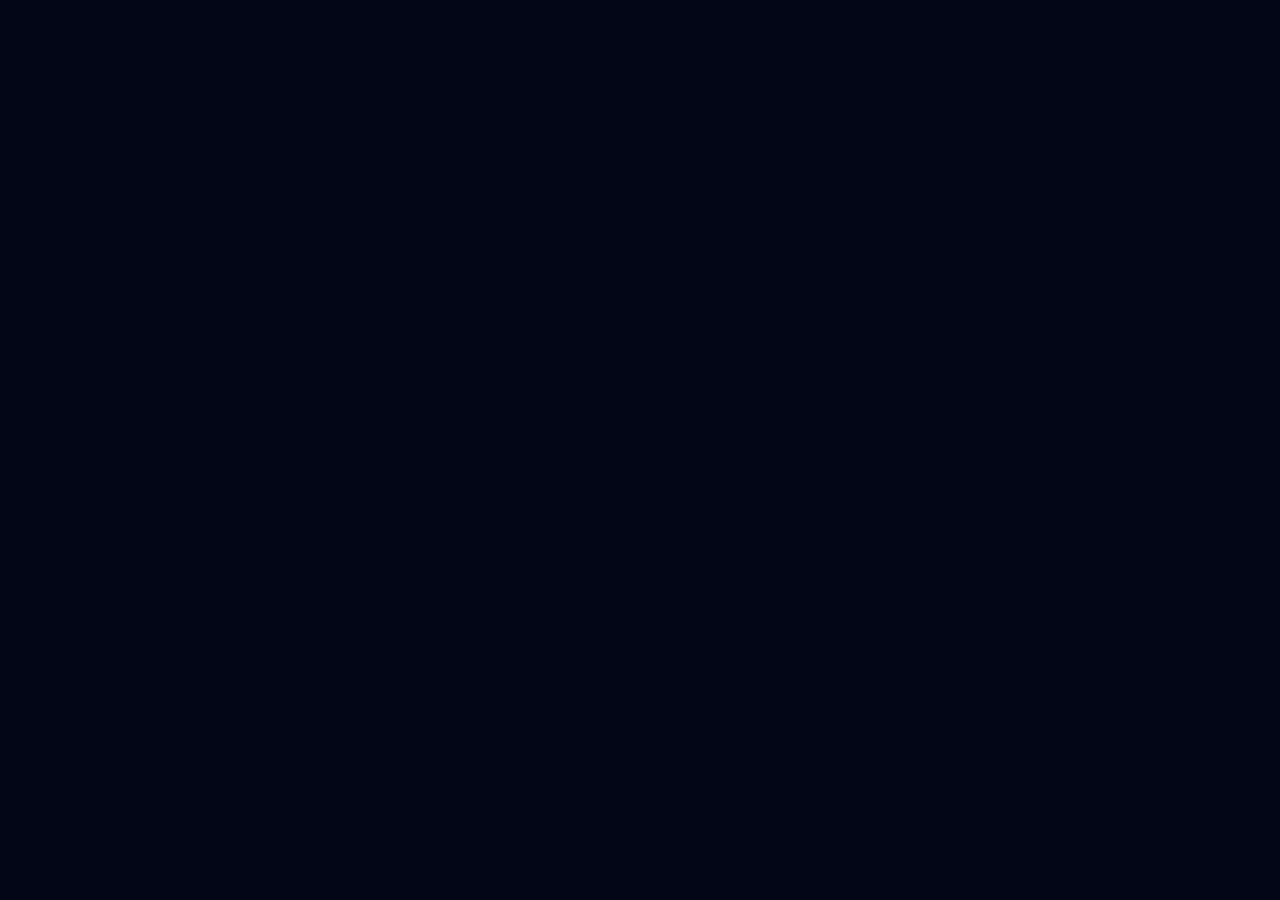
==== index.html @ 4d9e291e "index, setting, readme s and style css" ====
<!doctype html>

<html lang="en">
  <head>
    <meta charset="UTF-8" />
    <meta name="viewport" content="width=device-width, initial-scale=1.0" />
    <meta name="description" content="Personal portfolio of Gerlinde Versyck - Web Developer" />
    <title>My Portfolio | Gerlinde Versyck</title>
    <link
      rel="stylesheet"
      href="https://cdnjs.cloudflare.com/ajax/libs/font-awesome/6.4.0/css/all.min.css"
    />
    <link rel="stylesheet" href="style.css" />
  </head>

  <body>
    <site-header></site-header>
    <hero-section></hero-section>

    <main>
      <code-frase-section></code-frase-section>
      <about-section></about-section>
      <skills-section></skills-section>
      <languages-section></languages-section>
      <projects-section></projects-section>
      <contact-section></contact-section>
    </main>

    <site-footer></site-footer>
    <script type="module" src="script.js"></script>
  </body>
</html>
---- style.css ----
@import url('./sections/hero-section/hero-section.css');
@import url('./sections/code-frase-section/code-frase-section.css');
@import url('./sections/about-section/about-section.css');
@import url('./sections/skills-section/skills-section.css');
@import url('./sections/languages-section/languages-section.css');
@import url('./sections/projects-section/projects-section.css');
@import url('./sections/contact-section/contact-section.css');
@import url('./sections/site-footer/site-footer.css');
@import url('./sections/site-header/site-header.css');

* {
  margin: 0;
  padding: 0;
  box-sizing: border-box;
}

:root {
  --primary-color: #60a5fa;
  --secondary-color: #3b82f6;
  --accent-color: #8b5cf6;
  --hero-name-start: #60a5fa;
  --hero-name-middle: #818cf8;
  --hero-name-end: #a78bfa;
  --hero-name-gradient: linear-gradient(
    90deg,
    var(--hero-name-start),
    var(--hero-name-middle),
    var(--hero-name-end),
    var(--hero-name-start)
  );
  --cta-gradient: linear-gradient(
    120deg,
    var(--primary-color) 0%,
    var(--hero-name-middle) 50%,
    var(--accent-color) 100%
  );
  --text-dark: #f9fafb;
  --text-light: #d1d5db;
  --text-muted: #9ca3af;
  --bg-dark: #0f172a;
  --bg-darker: #020617;
  --bg-card: #1e293b;
  --bg-card-hover: #334155;
  --border-color: #334155;
  --success-color: #10b981;
  --error-color: #ef4444;
  --spacing-unit: 1rem;
  --transition: all 0.3s ease;
}

html {
  scrollbar-gutter: stable;
}

body {
  font-family: 'Segoe UI', Tahoma, Geneva, Verdana, sans-serif;
  color: var(--text-dark);
  background-color: var(--bg-darker);
  line-height: 1.6;
  overflow-x: hidden;
  font-size: 1.1rem;
}

site-header,
hero-section,
code-frase-section,
about-section,
skills-section,
languages-section,
projects-section,
contact-section,
site-footer {
  display: block;
  width: 100%;
}

section {
  padding: 5rem var(--spacing-unit);
}

section:nth-child(odd) {
  background-color: var(--bg-dark);
}

section:nth-child(even) {
  background-color: var(--bg-darker);
}

.container {
  max-width: 75rem;
  margin: 0 auto;
  padding: 0 var(--spacing-unit);
}

.section-title {
  font-size: 2.5rem;
  font-weight: 700;
  color: var(--text-dark);
  margin-bottom: 3rem;
  text-align: center;
  display: block;
}

.section-intro {
  max-width: 42rem;
  margin: -1.5rem auto 2rem;
  text-align: center;
  color: var(--text-light);
  font-size: 1.05rem;
  line-height: 1.7;
}

.section-anchor {
  display: block;
  height: 2rem;
  pointer-events: none;
}

.section-title__letter {
  display: inline-block;
  transform: rotateY(0deg);
  transform-origin: center;
  transition:
    transform 0.6s cubic-bezier(0.68, -0.55, 0.265, 1.55),
    color 0.35s ease,
    filter 0.35s ease;
  color: inherit;
  background: none;
  background-size: initial;
  background-position: initial;
  -webkit-background-clip: initial;
  background-clip: initial;
  -webkit-text-fill-color: initial;
  filter: none;
  animation: none;
}

.section-title__letter--spinning {
  transform: rotateY(360deg);
}

.section-title__letter--active {
  color: transparent;
  background: linear-gradient(90deg, #60a5fa 0%, #818cf8 45%, #a78bfa 75%, #60a5fa 100%);
  background-size: 220% 100%;
  background-position: 0% 50%;
  -webkit-background-clip: text;
  background-clip: text;
  -webkit-text-fill-color: transparent;
  filter: drop-shadow(0 0 0.35rem rgba(96, 165, 250, 0.35));
  animation:
    titleGradientShift 2.2s linear infinite,
    titleGlowPulse 2.4s ease-in-out infinite;
}

@media (prefers-reduced-motion: reduce) {
  * {
    animation-duration: 0.01ms !important;
    animation-iteration-count: 1 !important;
    transition-duration: 0.01ms !important;
  }
}

*:focus-visible {
  outline: 2px solid var(--primary-color);
  outline-offset: 2px;
}

@media (prefers-contrast: more) {
  body {
    font-weight: 600;
  }

  .nav-link {
    text-decoration: underline;
  }
}

.scroll-animate {
  opacity: 0;
  transform: translateY(30px);
  transition:
    opacity 0.6s ease,
    transform 0.6s ease;
}

.scroll-animate.animate-in {
  opacity: 1;
  transform: translateY(0);
}

@keyframes titleGradientShift {
  0% {
    background-position: 0% 50%;
  }
  100% {
    background-position: 100% 50%;
  }
}

@keyframes titleGlowPulse {
  0%,
  100% {
    filter: drop-shadow(0 0 0.2rem rgba(96, 165, 250, 0.2));
  }
  50% {
    filter: drop-shadow(0 0 0.55rem rgba(139, 92, 246, 0.38));
  }
}

.lang-toggle[data-tooltip],
.submit-btn[data-tooltip] {
  position: relative;
}

.lang-toggle[data-tooltip]::after,
.submit-btn[data-tooltip]::after {
  content: attr(data-tooltip);
  position: absolute;
  top: calc(100% + 0.65rem);
  background: linear-gradient(135deg, var(--bg-card) 0%, var(--bg-dark) 100%);
  color: var(--text-dark);
  border: 1px solid rgba(96, 165, 250, 0.35);
  border-radius: 0.65rem;
  padding: 0.5rem 0.8rem;
  font-size: 0.82rem;
  font-weight: 600;
  line-height: 1.2;
  white-space: nowrap;
  box-shadow: 0 10px 24px rgba(0, 0, 0, 0.3);
  opacity: 0;
  visibility: hidden;
  pointer-events: none;
  z-index: 99999;
  transition:
    opacity 0.2s ease,
    visibility 0.2s ease;
}

.lang-toggle[data-tooltip]::after {
  right: 0;
}

.submit-btn[data-tooltip]::after {
  left: 50%;
  transform: translateX(-50%);
}

.lang-toggle[data-tooltip][aria-expanded='false']:hover::after,
.lang-toggle[data-tooltip][aria-expanded='false']:focus-visible::after,
.submit-btn[data-tooltip]:hover::after,
.submit-btn[data-tooltip]:focus-visible::after {
  opacity: 1;
  visibility: visible;
}

.lang-toggle[data-tooltip][aria-expanded='true']::after {
  opacity: 0;
  visibility: hidden;
}

@media (hover: none) {
  .lang-toggle[data-tooltip]::after,
  .submit-btn[data-tooltip]::after {
    display: none;
  }
}
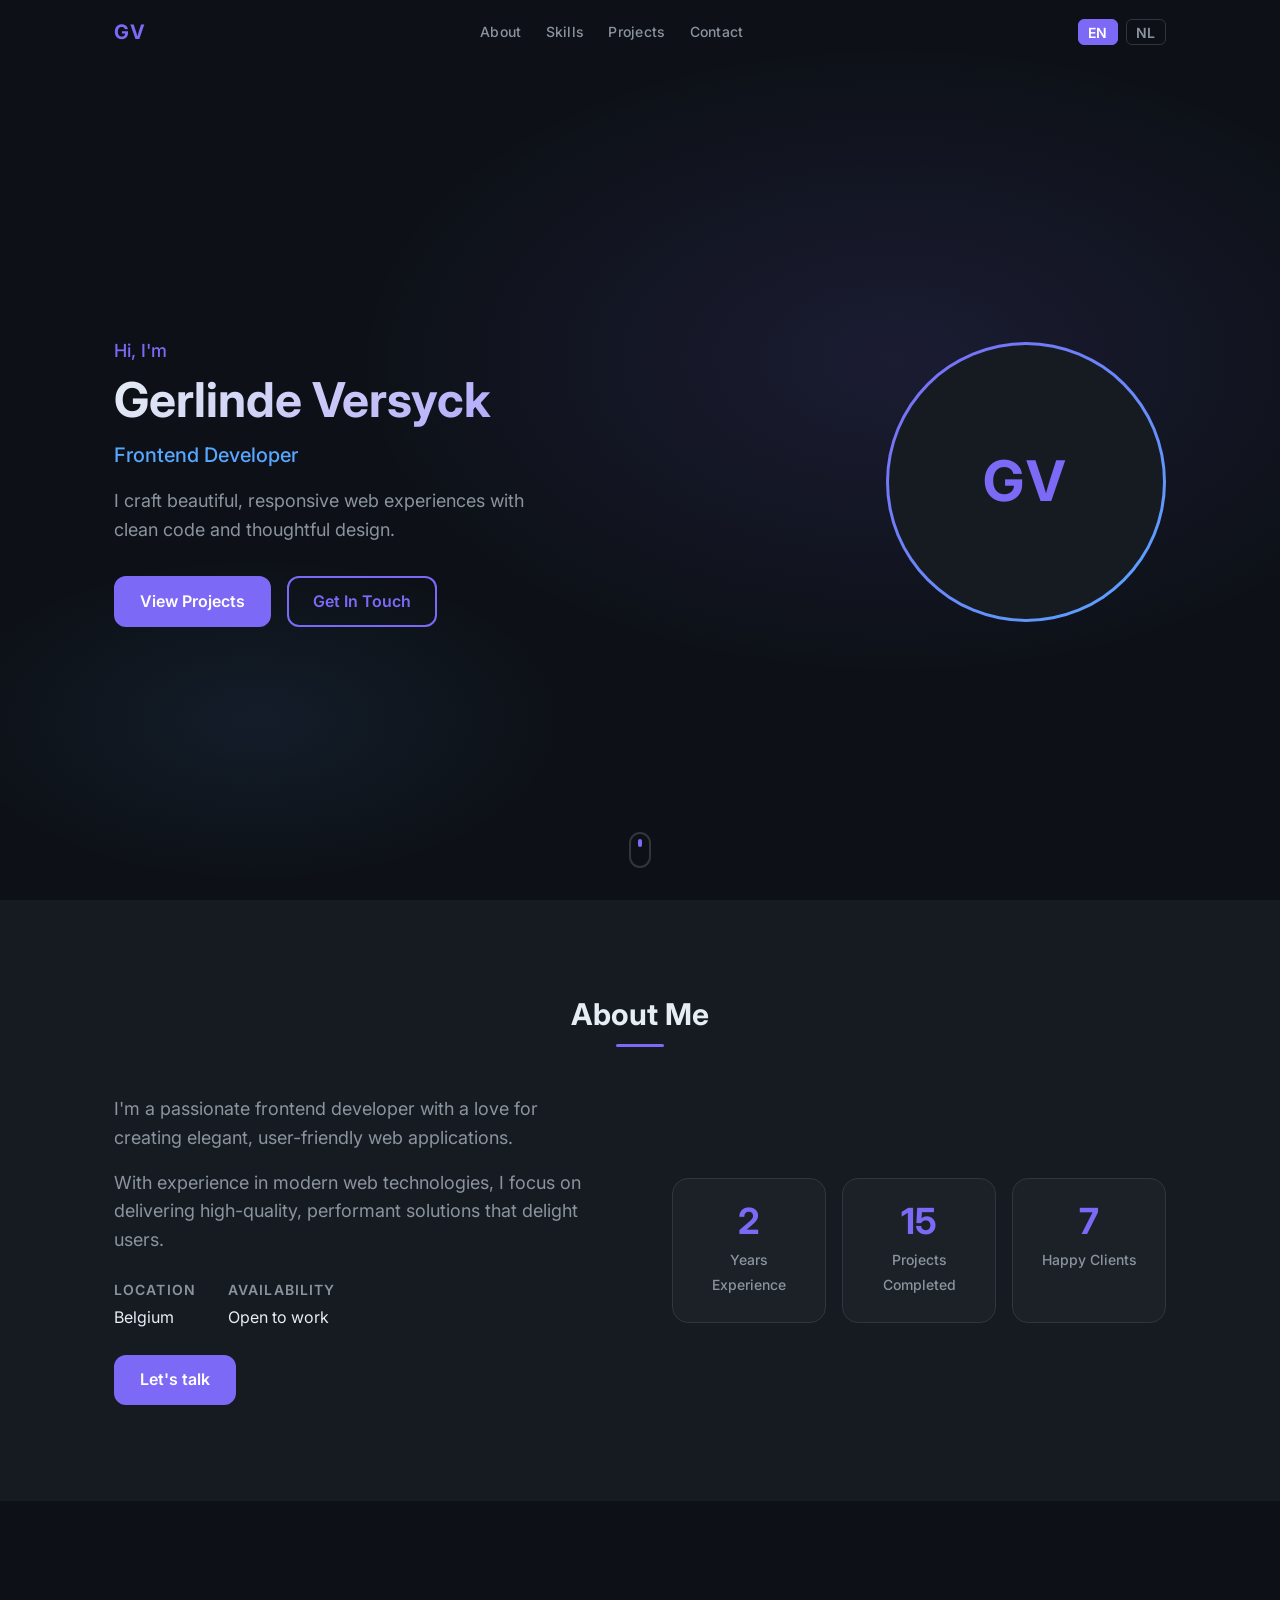
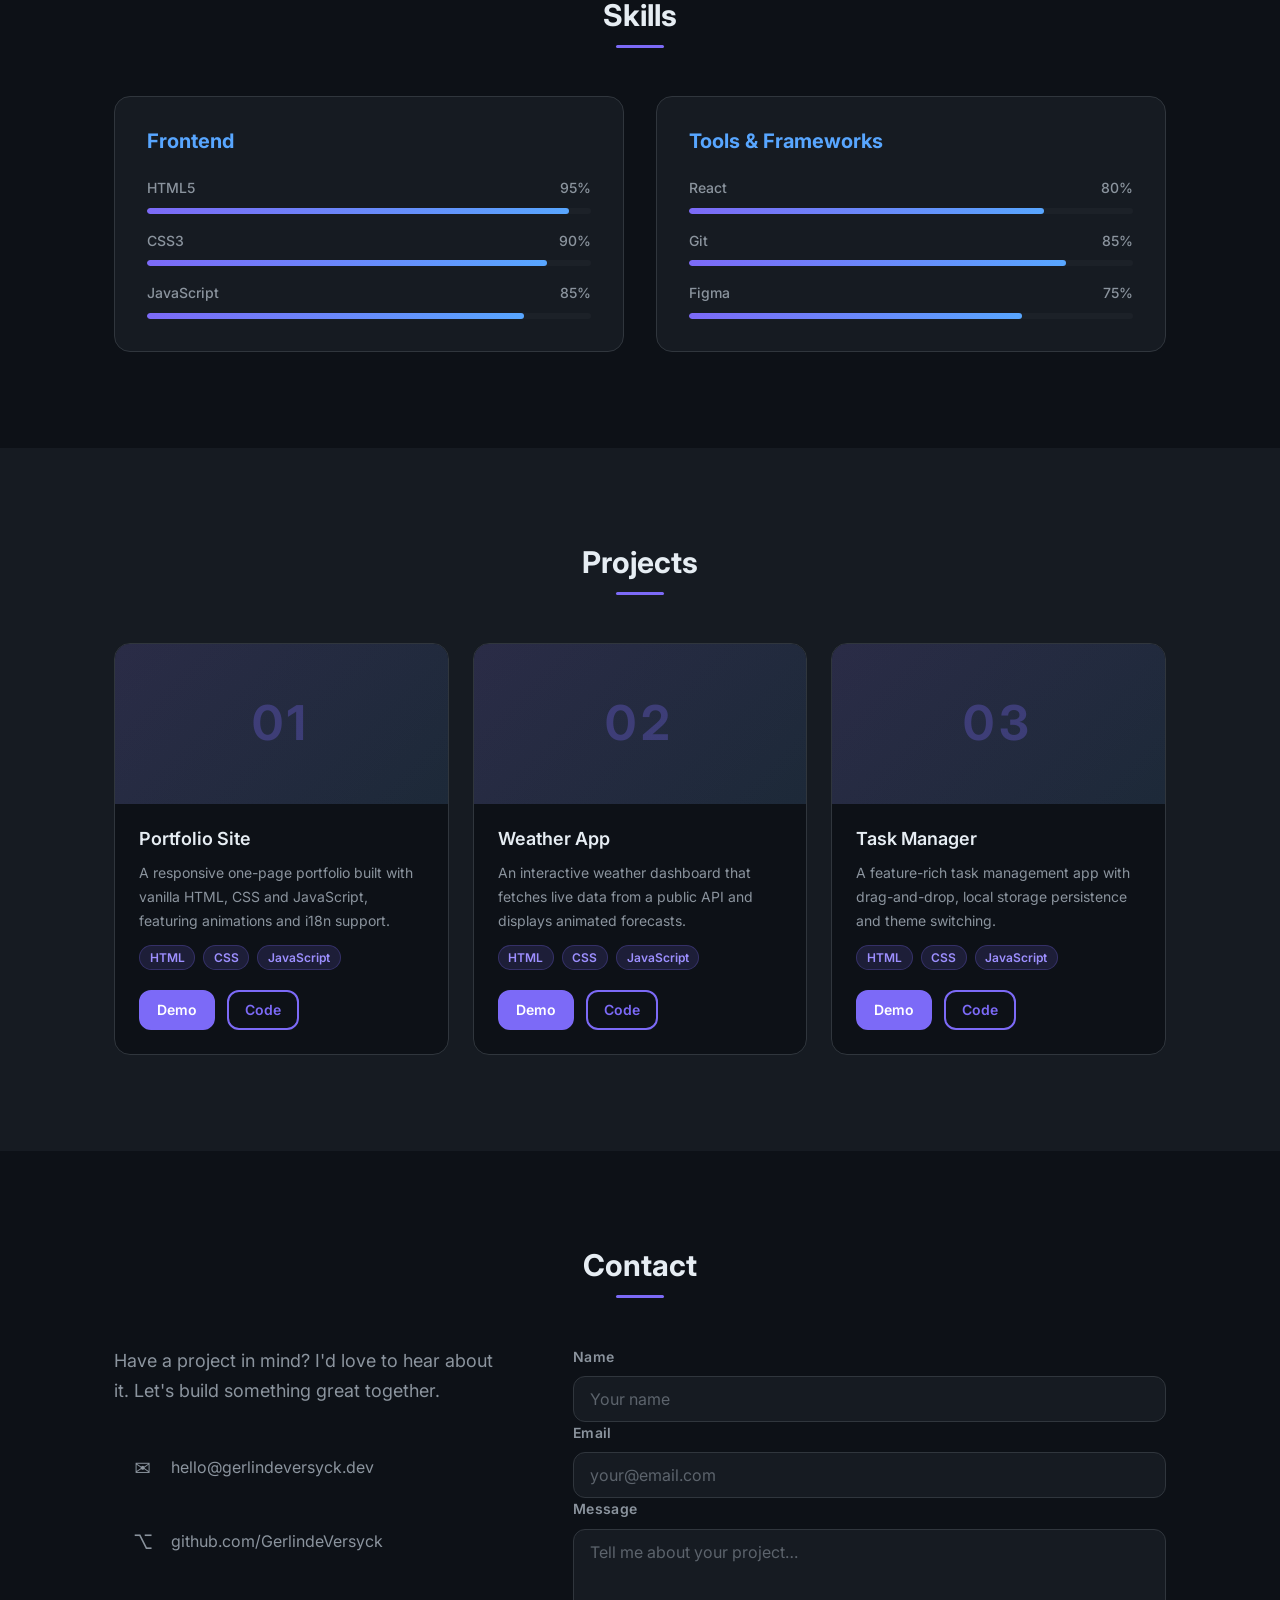
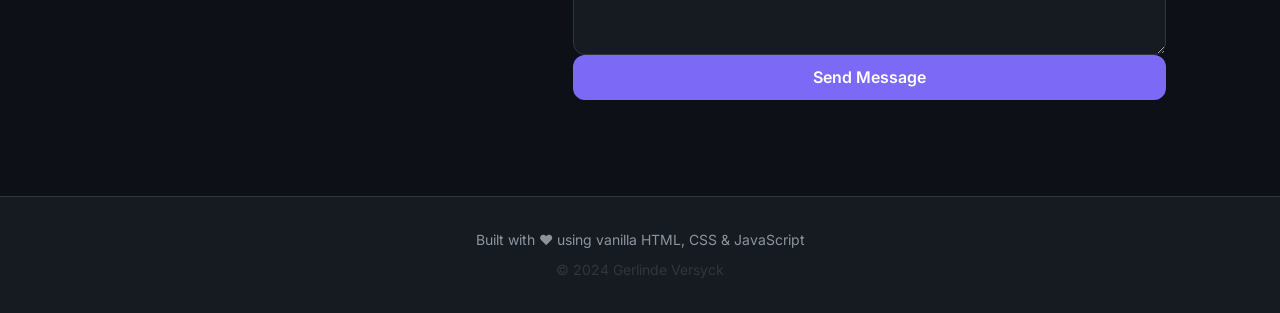
==== commit af08a936: "Add responsive one-page portfolio with animations and i18n translations Agent-Logs-Url: https://gith" ====
--- a/index.html
+++ b/index.html
@@ -1,32 +1,374 @@
-<!doctype html>
-
+<!DOCTYPE html>
 <html lang="en">
-  <head>
-    <meta charset="UTF-8" />
-    <meta name="viewport" content="width=device-width, initial-scale=1.0" />
-    <meta name="description" content="Personal portfolio of Gerlinde Versyck - Web Developer" />
-    <title>My Portfolio | Gerlinde Versyck</title>
-    <link
-      rel="stylesheet"
-      href="https://cdnjs.cloudflare.com/ajax/libs/font-awesome/6.4.0/css/all.min.css"
-    />
-    <link rel="stylesheet" href="style.css" />
-  </head>
-
-  <body>
-    <site-header></site-header>
-    <hero-section></hero-section>
-
-    <main>
-      <code-frase-section></code-frase-section>
-      <about-section></about-section>
-      <skills-section></skills-section>
-      <languages-section></languages-section>
-      <projects-section></projects-section>
-      <contact-section></contact-section>
-    </main>
-
-    <site-footer></site-footer>
-    <script type="module" src="script.js"></script>
-  </body>
+<head>
+  <meta charset="UTF-8" />
+  <meta name="viewport" content="width=device-width, initial-scale=1.0" />
+  <meta name="description" data-i18n="meta.description" content="Portfolio of Gerlinde Versyck, a passionate frontend developer building responsive, animated web experiences." />
+  <title>Gerlinde Versyck – Frontend Developer</title>
+
+  <!-- Google Fonts -->
+  <link rel="preconnect" href="https://fonts.googleapis.com" />
+  <link rel="preconnect" href="https://fonts.gstatic.com" crossorigin />
+  <link href="https://fonts.googleapis.com/css2?family=Inter:wght@300;400;500;600;700&display=swap" rel="stylesheet" />
+
+  <link rel="stylesheet" href="css/styles.css" />
+</head>
+<body>
+
+  <!-- ================================================================ *
+   * Navigation
+   * ================================================================ -->
+  <nav class="nav" id="nav" role="navigation" aria-label="Main navigation">
+    <div class="nav__container">
+      <a href="#home" class="nav__logo" aria-label="Home">GV</a>
+
+      <button
+        class="nav__toggle"
+        id="navToggle"
+        aria-label="Toggle navigation menu"
+        aria-expanded="false"
+        aria-controls="navMenu"
+      >
+        <span></span>
+        <span></span>
+        <span></span>
+      </button>
+
+      <ul class="nav__menu" id="navMenu" role="list">
+        <li><a href="#about"    class="nav__link" data-i18n="nav.about">About</a></li>
+        <li><a href="#skills"   class="nav__link" data-i18n="nav.skills">Skills</a></li>
+        <li><a href="#projects" class="nav__link" data-i18n="nav.projects">Projects</a></li>
+        <li><a href="#contact"  class="nav__link" data-i18n="nav.contact">Contact</a></li>
+      </ul>
+
+      <div class="nav__lang" role="group" aria-label="Language selection">
+        <button class="lang-btn" data-lang="en" aria-pressed="true">EN</button>
+        <button class="lang-btn" data-lang="nl" aria-pressed="false">NL</button>
+      </div>
+    </div>
+  </nav>
+
+  <!-- ================================================================ *
+   * Hero
+   * ================================================================ -->
+  <section class="hero" id="home" aria-label="Introduction">
+    <div class="hero__container">
+      <div class="hero__content animate-fade-up">
+        <p class="hero__greeting" data-i18n="hero.greeting">Hi, I'm</p>
+        <h1 class="hero__name">Gerlinde Versyck</h1>
+        <p class="hero__role" data-i18n="hero.role">Frontend Developer</p>
+        <p class="hero__description" data-i18n="hero.description">
+          I craft beautiful, responsive web experiences with clean code and thoughtful design.
+        </p>
+        <div class="hero__buttons">
+          <a href="#projects" class="btn btn--primary" data-i18n="hero.cta.projects">View Projects</a>
+          <a href="#contact"  class="btn btn--outline" data-i18n="hero.cta.contact">Get In Touch</a>
+        </div>
+      </div>
+
+      <div class="hero__visual animate-fade-left" aria-hidden="true">
+        <div class="hero__avatar">
+          <div class="hero__avatar-inner">GV</div>
+        </div>
+      </div>
+    </div>
+
+    <div class="hero__scroll-indicator" aria-hidden="true">
+      <span></span>
+    </div>
+  </section>
+
+  <!-- ================================================================ *
+   * About
+   * ================================================================ -->
+  <section class="about section" id="about">
+    <div class="container">
+      <h2 class="section__title" data-i18n="about.title">About Me</h2>
+
+      <div class="about__content">
+        <div class="about__text animate-on-scroll">
+          <p data-i18n="about.p1">
+            I'm a passionate frontend developer with a love for creating elegant,
+            user-friendly web applications.
+          </p>
+          <p data-i18n="about.p2">
+            With experience in modern web technologies, I focus on delivering
+            high-quality, performant solutions that delight users.
+          </p>
+
+          <div class="about__info">
+            <div class="about__info-item">
+              <span class="about__info-label" data-i18n="about.location">Location</span>
+              <span>Belgium</span>
+            </div>
+            <div class="about__info-item">
+              <span class="about__info-label" data-i18n="about.availability">Availability</span>
+              <span data-i18n="about.available">Open to work</span>
+            </div>
+          </div>
+
+          <a href="#contact" class="btn btn--primary" data-i18n="about.cta">Let's talk</a>
+        </div>
+
+        <div class="about__stats animate-on-scroll">
+          <div class="stat">
+            <span class="stat__number" data-target="3">0</span>
+            <span class="stat__label" data-i18n="about.stat.experience">Years Experience</span>
+          </div>
+          <div class="stat">
+            <span class="stat__number" data-target="20">0</span>
+            <span class="stat__label" data-i18n="about.stat.projects">Projects Completed</span>
+          </div>
+          <div class="stat">
+            <span class="stat__number" data-target="10">0</span>
+            <span class="stat__label" data-i18n="about.stat.clients">Happy Clients</span>
+          </div>
+        </div>
+      </div>
+    </div>
+  </section>
+
+  <!-- ================================================================ *
+   * Skills
+   * ================================================================ -->
+  <section class="skills section" id="skills">
+    <div class="container">
+      <h2 class="section__title" data-i18n="skills.title">Skills</h2>
+
+      <div class="skills__grid">
+        <!-- Frontend skills -->
+        <div class="skill-card animate-on-scroll">
+          <h3 class="skill-card__title" data-i18n="skills.frontend">Frontend</h3>
+          <div class="skill-bar">
+            <div class="skill-bar__item">
+              <div class="skill-bar__info">
+                <span>HTML5</span><span>95%</span>
+              </div>
+              <div class="skill-bar__track">
+                <div class="skill-bar__fill" data-width="95"></div>
+              </div>
+            </div>
+            <div class="skill-bar__item">
+              <div class="skill-bar__info">
+                <span>CSS3</span><span>90%</span>
+              </div>
+              <div class="skill-bar__track">
+                <div class="skill-bar__fill" data-width="90"></div>
+              </div>
+            </div>
+            <div class="skill-bar__item">
+              <div class="skill-bar__info">
+                <span>JavaScript</span><span>85%</span>
+              </div>
+              <div class="skill-bar__track">
+                <div class="skill-bar__fill" data-width="85"></div>
+              </div>
+            </div>
+          </div>
+        </div>
+
+        <!-- Tools & Frameworks -->
+        <div class="skill-card animate-on-scroll">
+          <h3 class="skill-card__title" data-i18n="skills.tools">Tools &amp; Frameworks</h3>
+          <div class="skill-bar">
+            <div class="skill-bar__item">
+              <div class="skill-bar__info">
+                <span>React</span><span>80%</span>
+              </div>
+              <div class="skill-bar__track">
+                <div class="skill-bar__fill" data-width="80"></div>
+              </div>
+            </div>
+            <div class="skill-bar__item">
+              <div class="skill-bar__info">
+                <span>Git</span><span>85%</span>
+              </div>
+              <div class="skill-bar__track">
+                <div class="skill-bar__fill" data-width="85"></div>
+              </div>
+            </div>
+            <div class="skill-bar__item">
+              <div class="skill-bar__info">
+                <span>Figma</span><span>75%</span>
+              </div>
+              <div class="skill-bar__track">
+                <div class="skill-bar__fill" data-width="75"></div>
+              </div>
+            </div>
+          </div>
+        </div>
+      </div>
+    </div>
+  </section>
+
+  <!-- ================================================================ *
+   * Projects
+   * ================================================================ -->
+  <section class="projects section" id="projects">
+    <div class="container">
+      <h2 class="section__title" data-i18n="projects.title">Projects</h2>
+
+      <div class="projects__grid">
+        <article class="project-card animate-on-scroll">
+          <div class="project-card__image" aria-hidden="true">
+            <div class="project-card__placeholder">01</div>
+          </div>
+          <div class="project-card__content">
+            <h3 class="project-card__title" data-i18n="projects.project1.title">Portfolio Site</h3>
+            <p class="project-card__desc" data-i18n="projects.project1.desc">
+              A responsive one-page portfolio built with vanilla HTML, CSS and JavaScript,
+              featuring animations and i18n support.
+            </p>
+            <div class="project-card__tags">
+              <span class="tag">HTML</span>
+              <span class="tag">CSS</span>
+              <span class="tag">JavaScript</span>
+            </div>
+            <div class="project-card__links">
+              <a href="#" class="btn btn--sm btn--primary" data-i18n="projects.demo">Demo</a>
+              <a href="#" class="btn btn--sm btn--outline" data-i18n="projects.code">Code</a>
+            </div>
+          </div>
+        </article>
+
+        <article class="project-card animate-on-scroll">
+          <div class="project-card__image" aria-hidden="true">
+            <div class="project-card__placeholder">02</div>
+          </div>
+          <div class="project-card__content">
+            <h3 class="project-card__title" data-i18n="projects.project2.title">Weather App</h3>
+            <p class="project-card__desc" data-i18n="projects.project2.desc">
+              An interactive weather dashboard that fetches live data from a public API
+              and displays animated forecasts.
+            </p>
+            <div class="project-card__tags">
+              <span class="tag">HTML</span>
+              <span class="tag">CSS</span>
+              <span class="tag">JavaScript</span>
+            </div>
+            <div class="project-card__links">
+              <a href="#" class="btn btn--sm btn--primary" data-i18n="projects.demo">Demo</a>
+              <a href="#" class="btn btn--sm btn--outline" data-i18n="projects.code">Code</a>
+            </div>
+          </div>
+        </article>
+
+        <article class="project-card animate-on-scroll">
+          <div class="project-card__image" aria-hidden="true">
+            <div class="project-card__placeholder">03</div>
+          </div>
+          <div class="project-card__content">
+            <h3 class="project-card__title" data-i18n="projects.project3.title">Task Manager</h3>
+            <p class="project-card__desc" data-i18n="projects.project3.desc">
+              A feature-rich task management app with drag-and-drop, local storage
+              persistence and theme switching.
+            </p>
+            <div class="project-card__tags">
+              <span class="tag">HTML</span>
+              <span class="tag">CSS</span>
+              <span class="tag">JavaScript</span>
+            </div>
+            <div class="project-card__links">
+              <a href="#" class="btn btn--sm btn--primary" data-i18n="projects.demo">Demo</a>
+              <a href="#" class="btn btn--sm btn--outline" data-i18n="projects.code">Code</a>
+            </div>
+          </div>
+        </article>
+      </div>
+    </div>
+  </section>
+
+  <!-- ================================================================ *
+   * Contact
+   * ================================================================ -->
+  <section class="contact section" id="contact">
+    <div class="container">
+      <h2 class="section__title" data-i18n="contact.title">Contact</h2>
+
+      <div class="contact__content">
+        <div class="contact__info animate-on-scroll">
+          <p data-i18n="contact.description">
+            Have a project in mind? I'd love to hear about it.
+            Let's build something great together.
+          </p>
+          <div class="contact__links">
+            <a href="mailto:hello@gerlindeversyck.dev" class="contact__link">
+              <span class="contact__icon" aria-hidden="true">✉</span>
+              hello@gerlindeversyck.dev
+            </a>
+            <a
+              href="https://github.com/GerlindeVersyck"
+              class="contact__link"
+              target="_blank"
+              rel="noopener noreferrer"
+            >
+              <span class="contact__icon" aria-hidden="true">⌥</span>
+              github.com/GerlindeVersyck
+            </a>
+          </div>
+        </div>
+
+        <form class="contact__form animate-on-scroll" id="contactForm" novalidate>
+          <div class="form-group">
+            <label for="name" data-i18n="contact.form.name">Name</label>
+            <input
+              type="text"
+              id="name"
+              name="name"
+              required
+              autocomplete="name"
+              data-i18n-placeholder="contact.form.name_placeholder"
+              placeholder="Your name"
+            />
+          </div>
+
+          <div class="form-group">
+            <label for="email" data-i18n="contact.form.email">Email</label>
+            <input
+              type="email"
+              id="email"
+              name="email"
+              required
+              autocomplete="email"
+              data-i18n-placeholder="contact.form.email_placeholder"
+              placeholder="your@email.com"
+            />
+          </div>
+
+          <div class="form-group">
+            <label for="message" data-i18n="contact.form.message">Message</label>
+            <textarea
+              id="message"
+              name="message"
+              rows="5"
+              required
+              data-i18n-placeholder="contact.form.message_placeholder"
+              placeholder="Tell me about your project…"
+            ></textarea>
+          </div>
+
+          <button type="submit" class="btn btn--primary btn--full" data-i18n="contact.form.send">
+            Send Message
+          </button>
+        </form>
+      </div>
+    </div>
+  </section>
+
+  <!-- ================================================================ *
+   * Footer
+   * ================================================================ -->
+  <footer class="footer" role="contentinfo">
+    <div class="container">
+      <p class="footer__text" data-i18n="footer.text">
+        Built with ♥ using vanilla HTML, CSS &amp; JavaScript
+      </p>
+      <p class="footer__copy">© 2024 Gerlinde Versyck</p>
+    </div>
+  </footer>
+
+  <!-- Scripts (i18n must be loaded before main so `i18n` is in scope) -->
+  <script src="js/i18n.js"></script>
+  <script src="js/main.js"></script>
+</body>
 </html>
--- a/css/styles.css
+++ b/css/styles.css
@@ -0,0 +1,1002 @@
+/* ================================================================== *
+ * styles.css – Responsive portfolio styles
+ * Mobile-first, CSS custom properties, smooth animations
+ * ================================================================== */
+
+/* ------------------------------------------------------------------ *
+ * Custom properties
+ * ------------------------------------------------------------------ */
+:root {
+  /* Palette */
+  --color-bg:         #0d1117;
+  --color-surface:    #161b22;
+  --color-surface-2:  #1c2128;
+  --color-border:     #30363d;
+  --color-primary:    #7c6af7;
+  --color-primary-h:  #9d8fff;
+  --color-accent:     #58a6ff;
+  --color-text:       #e6edf3;
+  --color-text-muted: #8b949e;
+  --color-success:    #3fb950;
+
+  /* Typography */
+  --font-sans: 'Inter', system-ui, -apple-system, sans-serif;
+  --font-size-sm:   0.875rem;
+  --font-size-base: 1rem;
+  --font-size-lg:   1.125rem;
+  --font-size-xl:   1.25rem;
+  --font-size-2xl:  1.5rem;
+  --font-size-3xl:  1.875rem;
+  --font-size-4xl:  2.25rem;
+  --font-size-5xl:  3rem;
+
+  /* Spacing */
+  --space-1:  0.25rem;
+  --space-2:  0.5rem;
+  --space-3:  0.75rem;
+  --space-4:  1rem;
+  --space-6:  1.5rem;
+  --space-8:  2rem;
+  --space-12: 3rem;
+  --space-16: 4rem;
+  --space-24: 6rem;
+
+  /* Layout */
+  --max-width: 1100px;
+  --nav-height: 4rem;
+
+  /* Borders */
+  --radius-sm: 0.375rem;
+  --radius-md: 0.75rem;
+  --radius-lg: 1rem;
+  --radius-full: 9999px;
+
+  /* Shadows */
+  --shadow-sm: 0 1px 3px rgba(0,0,0,.4), 0 1px 2px rgba(0,0,0,.3);
+  --shadow-md: 0 4px 12px rgba(0,0,0,.5);
+  --shadow-lg: 0 10px 30px rgba(0,0,0,.6);
+
+  /* Transitions */
+  --transition-fast:   150ms ease;
+  --transition-normal: 300ms ease;
+  --transition-slow:   600ms ease;
+}
+
+/* ------------------------------------------------------------------ *
+ * Reset & base
+ * ------------------------------------------------------------------ */
+*, *::before, *::after {
+  box-sizing: border-box;
+  margin: 0;
+  padding: 0;
+}
+
+html {
+  scroll-behavior: smooth;
+  font-size: 16px;
+}
+
+body {
+  font-family: var(--font-sans);
+  background-color: var(--color-bg);
+  color: var(--color-text);
+  line-height: 1.6;
+  overflow-x: hidden;
+}
+
+img {
+  max-width: 100%;
+  display: block;
+}
+
+a {
+  color: inherit;
+  text-decoration: none;
+}
+
+ul {
+  list-style: none;
+}
+
+/* ------------------------------------------------------------------ *
+ * Typography utilities
+ * ------------------------------------------------------------------ */
+h1, h2, h3, h4 {
+  line-height: 1.2;
+  font-weight: 700;
+}
+
+/* ------------------------------------------------------------------ *
+ * Layout utilities
+ * ------------------------------------------------------------------ */
+.container {
+  width: 100%;
+  max-width: var(--max-width);
+  margin-inline: auto;
+  padding-inline: var(--space-6);
+}
+
+.section {
+  padding-block: var(--space-24);
+}
+
+.section__title {
+  font-size: var(--font-size-3xl);
+  text-align: center;
+  margin-bottom: var(--space-12);
+  position: relative;
+}
+
+.section__title::after {
+  content: '';
+  display: block;
+  width: 3rem;
+  height: 3px;
+  background: var(--color-primary);
+  border-radius: var(--radius-full);
+  margin: var(--space-3) auto 0;
+}
+
+/* ------------------------------------------------------------------ *
+ * Buttons
+ * ------------------------------------------------------------------ */
+.btn {
+  display: inline-flex;
+  align-items: center;
+  justify-content: center;
+  gap: var(--space-2);
+  padding: 0.65rem 1.5rem;
+  border-radius: var(--radius-md);
+  font-size: var(--font-size-base);
+  font-weight: 600;
+  font-family: var(--font-sans);
+  cursor: pointer;
+  border: 2px solid transparent;
+  transition: background-color var(--transition-normal),
+              color var(--transition-normal),
+              border-color var(--transition-normal),
+              transform var(--transition-fast),
+              box-shadow var(--transition-normal);
+  white-space: nowrap;
+}
+
+.btn:focus-visible {
+  outline: 2px solid var(--color-primary);
+  outline-offset: 3px;
+}
+
+.btn--primary {
+  background-color: var(--color-primary);
+  color: #fff;
+  border-color: var(--color-primary);
+}
+
+.btn--primary:hover {
+  background-color: var(--color-primary-h);
+  border-color: var(--color-primary-h);
+  transform: translateY(-2px);
+  box-shadow: 0 6px 20px rgba(124,106,247,.4);
+}
+
+.btn--outline {
+  background-color: transparent;
+  color: var(--color-primary);
+  border-color: var(--color-primary);
+}
+
+.btn--outline:hover {
+  background-color: var(--color-primary);
+  color: #fff;
+  transform: translateY(-2px);
+}
+
+.btn--sm {
+  padding: 0.4rem 1rem;
+  font-size: var(--font-size-sm);
+}
+
+.btn--full {
+  width: 100%;
+}
+
+/* ------------------------------------------------------------------ *
+ * Navigation
+ * ------------------------------------------------------------------ */
+.nav {
+  position: fixed;
+  top: 0;
+  inset-inline: 0;
+  height: var(--nav-height);
+  z-index: 1000;
+  transition: background-color var(--transition-normal), box-shadow var(--transition-normal);
+}
+
+.nav--scrolled {
+  background-color: rgba(13,17,23,.95);
+  backdrop-filter: blur(10px);
+  -webkit-backdrop-filter: blur(10px);
+  box-shadow: 0 1px 0 var(--color-border);
+}
+
+.nav__container {
+  display: flex;
+  align-items: center;
+  justify-content: space-between;
+  height: 100%;
+  max-width: var(--max-width);
+  margin-inline: auto;
+  padding-inline: var(--space-6);
+  gap: var(--space-4);
+}
+
+.nav__logo {
+  font-size: var(--font-size-xl);
+  font-weight: 700;
+  color: var(--color-primary);
+  letter-spacing: 0.05em;
+  flex-shrink: 0;
+}
+
+.nav__menu {
+  display: flex;
+  gap: var(--space-6);
+  align-items: center;
+}
+
+.nav__link {
+  color: var(--color-text-muted);
+  font-size: var(--font-size-sm);
+  font-weight: 500;
+  letter-spacing: 0.02em;
+  transition: color var(--transition-fast);
+  position: relative;
+  padding-block: var(--space-1);
+}
+
+.nav__link::after {
+  content: '';
+  position: absolute;
+  bottom: -2px;
+  left: 0;
+  width: 0;
+  height: 2px;
+  background: var(--color-primary);
+  border-radius: var(--radius-full);
+  transition: width var(--transition-normal);
+}
+
+.nav__link:hover,
+.nav__link--active {
+  color: var(--color-text);
+}
+
+.nav__link:hover::after,
+.nav__link--active::after {
+  width: 100%;
+}
+
+/* Language switcher */
+.nav__lang {
+  display: flex;
+  gap: var(--space-2);
+  flex-shrink: 0;
+}
+
+.lang-btn {
+  background: transparent;
+  border: 1px solid var(--color-border);
+  color: var(--color-text-muted);
+  padding: 0.2rem 0.6rem;
+  border-radius: var(--radius-sm);
+  font-size: var(--font-size-sm);
+  font-weight: 600;
+  font-family: var(--font-sans);
+  cursor: pointer;
+  transition: all var(--transition-fast);
+}
+
+.lang-btn:hover {
+  border-color: var(--color-primary);
+  color: var(--color-primary);
+}
+
+.lang-btn--active {
+  background: var(--color-primary);
+  border-color: var(--color-primary);
+  color: #fff;
+}
+
+/* Hamburger toggle */
+.nav__toggle {
+  display: none;
+  flex-direction: column;
+  gap: 5px;
+  background: transparent;
+  border: none;
+  cursor: pointer;
+  padding: var(--space-2);
+  border-radius: var(--radius-sm);
+}
+
+.nav__toggle span {
+  display: block;
+  width: 22px;
+  height: 2px;
+  background: var(--color-text);
+  border-radius: var(--radius-full);
+  transition: transform var(--transition-normal), opacity var(--transition-normal);
+}
+
+.nav__toggle--open span:nth-child(1) { transform: translateY(7px) rotate(45deg); }
+.nav__toggle--open span:nth-child(2) { opacity: 0; transform: scaleX(0); }
+.nav__toggle--open span:nth-child(3) { transform: translateY(-7px) rotate(-45deg); }
+
+/* ------------------------------------------------------------------ *
+ * Hero section
+ * ------------------------------------------------------------------ */
+.hero {
+  min-height: 100vh;
+  display: flex;
+  flex-direction: column;
+  align-items: center;
+  justify-content: center;
+  padding-top: var(--nav-height);
+  position: relative;
+  overflow: hidden;
+}
+
+/* Gradient background decoration */
+.hero::before {
+  content: '';
+  position: absolute;
+  inset: 0;
+  background:
+    radial-gradient(ellipse 60% 50% at 70% 40%, rgba(124,106,247,.12) 0%, transparent 70%),
+    radial-gradient(ellipse 40% 30% at 20% 80%, rgba(88,166,255,.08) 0%, transparent 60%);
+  pointer-events: none;
+}
+
+.hero__container {
+  display: flex;
+  align-items: center;
+  justify-content: space-between;
+  gap: var(--space-12);
+  width: 100%;
+  max-width: var(--max-width);
+  padding-inline: var(--space-6);
+}
+
+.hero__content {
+  flex: 1;
+  max-width: 560px;
+}
+
+.hero__greeting {
+  font-size: var(--font-size-lg);
+  color: var(--color-primary);
+  font-weight: 500;
+  margin-bottom: var(--space-2);
+}
+
+.hero__name {
+  font-size: clamp(var(--font-size-3xl), 6vw, var(--font-size-5xl));
+  font-weight: 700;
+  background: linear-gradient(135deg, var(--color-text) 0%, var(--color-primary-h) 100%);
+  -webkit-background-clip: text;
+  -webkit-text-fill-color: transparent;
+  background-clip: text;
+  margin-bottom: var(--space-3);
+  line-height: 1.1;
+}
+
+.hero__role {
+  font-size: var(--font-size-xl);
+  color: var(--color-accent);
+  font-weight: 500;
+  margin-bottom: var(--space-4);
+}
+
+.hero__description {
+  font-size: var(--font-size-lg);
+  color: var(--color-text-muted);
+  margin-bottom: var(--space-8);
+  max-width: 440px;
+}
+
+.hero__buttons {
+  display: flex;
+  gap: var(--space-4);
+  flex-wrap: wrap;
+}
+
+/* Hero avatar */
+.hero__visual {
+  flex-shrink: 0;
+}
+
+.hero__avatar {
+  width: clamp(180px, 25vw, 280px);
+  height: clamp(180px, 25vw, 280px);
+  border-radius: 50%;
+  background: linear-gradient(135deg, var(--color-primary) 0%, var(--color-accent) 100%);
+  padding: 3px;
+  animation: float 4s ease-in-out infinite;
+}
+
+.hero__avatar-inner {
+  width: 100%;
+  height: 100%;
+  border-radius: 50%;
+  background: var(--color-surface);
+  display: flex;
+  align-items: center;
+  justify-content: center;
+  font-size: clamp(2rem, 6vw, 3.5rem);
+  font-weight: 700;
+  color: var(--color-primary);
+  letter-spacing: 0.05em;
+}
+
+@keyframes float {
+  0%, 100% { transform: translateY(0); }
+  50%       { transform: translateY(-14px); }
+}
+
+/* Scroll indicator */
+.hero__scroll-indicator {
+  position: absolute;
+  bottom: var(--space-8);
+  left: 50%;
+  transform: translateX(-50%);
+  display: flex;
+  flex-direction: column;
+  align-items: center;
+}
+
+.hero__scroll-indicator span {
+  display: block;
+  width: 22px;
+  height: 36px;
+  border: 2px solid var(--color-border);
+  border-radius: var(--radius-full);
+  position: relative;
+}
+
+.hero__scroll-indicator span::after {
+  content: '';
+  position: absolute;
+  top: 5px;
+  left: 50%;
+  transform: translateX(-50%);
+  width: 4px;
+  height: 8px;
+  background: var(--color-primary);
+  border-radius: var(--radius-full);
+  animation: scroll-dot 1.8s ease-in-out infinite;
+}
+
+@keyframes scroll-dot {
+  0%    { top: 5px; opacity: 1; }
+  70%   { top: 18px; opacity: 0.3; }
+  100%  { top: 5px; opacity: 1; }
+}
+
+/* ------------------------------------------------------------------ *
+ * About section
+ * ------------------------------------------------------------------ */
+.about {
+  background-color: var(--color-surface);
+}
+
+.about__content {
+  display: grid;
+  grid-template-columns: 1fr 1fr;
+  gap: var(--space-16);
+  align-items: center;
+}
+
+.about__text p {
+  color: var(--color-text-muted);
+  margin-bottom: var(--space-4);
+  font-size: var(--font-size-lg);
+}
+
+.about__info {
+  display: flex;
+  gap: var(--space-8);
+  margin-block: var(--space-6);
+  flex-wrap: wrap;
+}
+
+.about__info-item {
+  display: flex;
+  flex-direction: column;
+  gap: var(--space-1);
+}
+
+.about__info-label {
+  font-size: var(--font-size-sm);
+  color: var(--color-text-muted);
+  text-transform: uppercase;
+  letter-spacing: 0.08em;
+  font-weight: 600;
+}
+
+/* Stats */
+.about__stats {
+  display: grid;
+  grid-template-columns: repeat(3, 1fr);
+  gap: var(--space-4);
+}
+
+.stat {
+  background: var(--color-surface-2);
+  border: 1px solid var(--color-border);
+  border-radius: var(--radius-lg);
+  padding: var(--space-6);
+  text-align: center;
+  transition: transform var(--transition-normal), box-shadow var(--transition-normal);
+}
+
+.stat:hover {
+  transform: translateY(-4px);
+  box-shadow: var(--shadow-md);
+}
+
+.stat__number {
+  display: block;
+  font-size: var(--font-size-4xl);
+  font-weight: 700;
+  color: var(--color-primary);
+  line-height: 1;
+  margin-bottom: var(--space-2);
+}
+
+.stat__label {
+  font-size: var(--font-size-sm);
+  color: var(--color-text-muted);
+  font-weight: 500;
+}
+
+/* ------------------------------------------------------------------ *
+ * Skills section
+ * ------------------------------------------------------------------ */
+.skills__grid {
+  display: grid;
+  grid-template-columns: repeat(2, 1fr);
+  gap: var(--space-8);
+}
+
+.skill-card {
+  background: var(--color-surface);
+  border: 1px solid var(--color-border);
+  border-radius: var(--radius-lg);
+  padding: var(--space-8);
+  transition: transform var(--transition-normal), box-shadow var(--transition-normal);
+}
+
+.skill-card:hover {
+  transform: translateY(-4px);
+  box-shadow: var(--shadow-md);
+}
+
+.skill-card__title {
+  font-size: var(--font-size-xl);
+  margin-bottom: var(--space-6);
+  color: var(--color-accent);
+}
+
+.skill-bar {
+  display: flex;
+  flex-direction: column;
+  gap: var(--space-4);
+}
+
+.skill-bar__item {
+  display: flex;
+  flex-direction: column;
+  gap: var(--space-2);
+}
+
+.skill-bar__info {
+  display: flex;
+  justify-content: space-between;
+  font-size: var(--font-size-sm);
+  font-weight: 500;
+  color: var(--color-text-muted);
+}
+
+.skill-bar__track {
+  height: 6px;
+  background: var(--color-surface-2);
+  border-radius: var(--radius-full);
+  overflow: hidden;
+}
+
+.skill-bar__fill {
+  height: 100%;
+  width: 0;
+  background: linear-gradient(90deg, var(--color-primary) 0%, var(--color-accent) 100%);
+  border-radius: var(--radius-full);
+  transition: width 1.2s cubic-bezier(0.4, 0, 0.2, 1);
+}
+
+/* ------------------------------------------------------------------ *
+ * Projects section
+ * ------------------------------------------------------------------ */
+.projects {
+  background-color: var(--color-surface);
+}
+
+.projects__grid {
+  display: grid;
+  grid-template-columns: repeat(3, 1fr);
+  gap: var(--space-6);
+}
+
+.project-card {
+  background: var(--color-bg);
+  border: 1px solid var(--color-border);
+  border-radius: var(--radius-lg);
+  overflow: hidden;
+  display: flex;
+  flex-direction: column;
+  transition: transform var(--transition-normal), box-shadow var(--transition-normal);
+}
+
+.project-card:hover {
+  transform: translateY(-6px);
+  box-shadow: var(--shadow-lg);
+  border-color: var(--color-primary);
+}
+
+.project-card__image {
+  height: 160px;
+  background: linear-gradient(135deg, var(--color-surface-2) 0%, var(--color-surface) 100%);
+  display: flex;
+  align-items: center;
+  justify-content: center;
+  position: relative;
+  overflow: hidden;
+}
+
+.project-card__image::before {
+  content: '';
+  position: absolute;
+  inset: 0;
+  background: linear-gradient(135deg, rgba(124,106,247,.15) 0%, rgba(88,166,255,.1) 100%);
+}
+
+.project-card__placeholder {
+  font-size: 3rem;
+  font-weight: 700;
+  color: rgba(124,106,247,.3);
+  letter-spacing: 0.1em;
+  position: relative;
+  z-index: 1;
+}
+
+.project-card__content {
+  padding: var(--space-6);
+  display: flex;
+  flex-direction: column;
+  gap: var(--space-3);
+  flex: 1;
+}
+
+.project-card__title {
+  font-size: var(--font-size-lg);
+  font-weight: 600;
+}
+
+.project-card__desc {
+  font-size: var(--font-size-sm);
+  color: var(--color-text-muted);
+  line-height: 1.7;
+  flex: 1;
+}
+
+.project-card__tags {
+  display: flex;
+  flex-wrap: wrap;
+  gap: var(--space-2);
+}
+
+.tag {
+  font-size: 0.75rem;
+  font-weight: 600;
+  padding: 0.15rem 0.6rem;
+  border-radius: var(--radius-full);
+  background: rgba(124,106,247,.15);
+  color: var(--color-primary-h);
+  border: 1px solid rgba(124,106,247,.25);
+}
+
+.project-card__links {
+  display: flex;
+  gap: var(--space-3);
+  margin-top: var(--space-2);
+}
+
+/* ------------------------------------------------------------------ *
+ * Contact section
+ * ------------------------------------------------------------------ */
+.contact__content {
+  display: grid;
+  grid-template-columns: 1fr 1.5fr;
+  gap: var(--space-16);
+  align-items: start;
+}
+
+.contact__info p {
+  font-size: var(--font-size-lg);
+  color: var(--color-text-muted);
+  margin-bottom: var(--space-8);
+  line-height: 1.7;
+}
+
+.contact__links {
+  display: flex;
+  flex-direction: column;
+  gap: var(--space-4);
+}
+
+.contact__link {
+  display: flex;
+  align-items: center;
+  gap: var(--space-3);
+  color: var(--color-text-muted);
+  font-size: var(--font-size-base);
+  transition: color var(--transition-fast);
+  padding: var(--space-3);
+  border-radius: var(--radius-md);
+  border: 1px solid transparent;
+  transition: all var(--transition-normal);
+}
+
+.contact__link:hover {
+  color: var(--color-primary);
+  border-color: var(--color-border);
+  background: var(--color-surface);
+  transform: translateX(4px);
+}
+
+.contact__icon {
+  font-size: var(--font-size-xl);
+  width: 2rem;
+  text-align: center;
+  flex-shrink: 0;
+}
+
+/* Contact form */
+.contact__form {
+  display: flex;
+  flex-direction: column;
+  gap: var(--space-5);
+}
+
+.form-group {
+  display: flex;
+  flex-direction: column;
+  gap: var(--space-2);
+}
+
+.form-group label {
+  font-size: var(--font-size-sm);
+  font-weight: 600;
+  color: var(--color-text-muted);
+  letter-spacing: 0.02em;
+}
+
+.form-group input,
+.form-group textarea {
+  background: var(--color-surface);
+  border: 1px solid var(--color-border);
+  border-radius: var(--radius-md);
+  color: var(--color-text);
+  font-family: var(--font-sans);
+  font-size: var(--font-size-base);
+  padding: 0.75rem 1rem;
+  transition: border-color var(--transition-fast), box-shadow var(--transition-fast);
+  resize: vertical;
+}
+
+.form-group input::placeholder,
+.form-group textarea::placeholder {
+  color: var(--color-text-muted);
+  opacity: 0.6;
+}
+
+.form-group input:focus,
+.form-group textarea:focus {
+  outline: none;
+  border-color: var(--color-primary);
+  box-shadow: 0 0 0 3px rgba(124,106,247,.2);
+}
+
+.form-feedback {
+  padding: var(--space-3) var(--space-4);
+  border-radius: var(--radius-md);
+  font-size: var(--font-size-sm);
+  font-weight: 500;
+  animation: fade-in 0.3s ease;
+}
+
+.form-feedback--success {
+  background: rgba(63,185,80,.15);
+  color: var(--color-success);
+  border: 1px solid rgba(63,185,80,.3);
+}
+
+/* ------------------------------------------------------------------ *
+ * Footer
+ * ------------------------------------------------------------------ */
+.footer {
+  background: var(--color-surface);
+  border-top: 1px solid var(--color-border);
+  padding-block: var(--space-8);
+  text-align: center;
+}
+
+.footer__text {
+  color: var(--color-text-muted);
+  font-size: var(--font-size-sm);
+  margin-bottom: var(--space-2);
+}
+
+.footer__copy {
+  font-size: var(--font-size-sm);
+  color: var(--color-border);
+}
+
+/* ------------------------------------------------------------------ *
+ * Scroll-reveal animations
+ * ------------------------------------------------------------------ */
+.animate-on-scroll {
+  opacity: 0;
+  transform: translateY(30px);
+  transition: opacity var(--transition-slow), transform var(--transition-slow);
+}
+
+.animate-on-scroll.is-visible {
+  opacity: 1;
+  transform: translateY(0);
+}
+
+/* Add staggered delay to sibling animated elements */
+.animate-on-scroll:nth-child(2) { transition-delay: 100ms; }
+.animate-on-scroll:nth-child(3) { transition-delay: 200ms; }
+
+/* Hero entry animations */
+@keyframes fade-up {
+  from { opacity: 0; transform: translateY(40px); }
+  to   { opacity: 1; transform: translateY(0); }
+}
+
+@keyframes fade-left {
+  from { opacity: 0; transform: translateX(40px); }
+  to   { opacity: 1; transform: translateX(0); }
+}
+
+@keyframes fade-in {
+  from { opacity: 0; }
+  to   { opacity: 1; }
+}
+
+.animate-fade-up {
+  animation: fade-up 0.8s ease forwards;
+}
+
+.animate-fade-left {
+  animation: fade-left 0.8s 0.3s ease both;
+}
+
+/* ------------------------------------------------------------------ *
+ * Responsive – tablet (≤ 900 px)
+ * ------------------------------------------------------------------ */
+@media (max-width: 900px) {
+  .about__content {
+    grid-template-columns: 1fr;
+    gap: var(--space-12);
+  }
+
+  .about__stats {
+    grid-template-columns: repeat(3, 1fr);
+  }
+
+  .skills__grid {
+    grid-template-columns: 1fr;
+  }
+
+  .projects__grid {
+    grid-template-columns: repeat(2, 1fr);
+  }
+
+  .contact__content {
+    grid-template-columns: 1fr;
+    gap: var(--space-12);
+  }
+}
+
+/* ------------------------------------------------------------------ *
+ * Responsive – mobile (≤ 640 px)
+ * ------------------------------------------------------------------ */
+@media (max-width: 640px) {
+  :root {
+    --space-24: 4rem;
+  }
+
+  .nav__menu {
+    position: fixed;
+    top: var(--nav-height);
+    inset-inline: 0;
+    background: rgba(13,17,23,.98);
+    backdrop-filter: blur(10px);
+    -webkit-backdrop-filter: blur(10px);
+    flex-direction: column;
+    padding: var(--space-8) var(--space-6);
+    gap: var(--space-6);
+    border-bottom: 1px solid var(--color-border);
+    /* Hidden by default */
+    transform: translateY(-110%);
+    opacity: 0;
+    pointer-events: none;
+    transition: transform var(--transition-normal), opacity var(--transition-normal);
+  }
+
+  .nav__menu--open {
+    transform: translateY(0);
+    opacity: 1;
+    pointer-events: all;
+  }
+
+  .nav__link {
+    font-size: var(--font-size-lg);
+  }
+
+  /* Compact language switcher on small viewports */
+  .nav__lang {
+    gap: var(--space-1);
+  }
+
+  .lang-btn {
+    padding: 0.15rem 0.4rem;
+    font-size: 0.7rem;
+  }
+
+  .nav__toggle {
+    display: flex;
+  }
+
+  .hero__container {
+    flex-direction: column-reverse;
+    text-align: center;
+    gap: var(--space-8);
+    padding-top: var(--space-8);
+  }
+
+  .hero__buttons {
+    justify-content: center;
+  }
+
+  .hero__description {
+    margin-inline: auto;
+  }
+
+  .hero__avatar {
+    width: 150px;
+    height: 150px;
+  }
+
+  .projects__grid {
+    grid-template-columns: 1fr;
+  }
+
+  .about__stats {
+    grid-template-columns: 1fr;
+  }
+
+  .section__title {
+    font-size: var(--font-size-2xl);
+  }
+}
